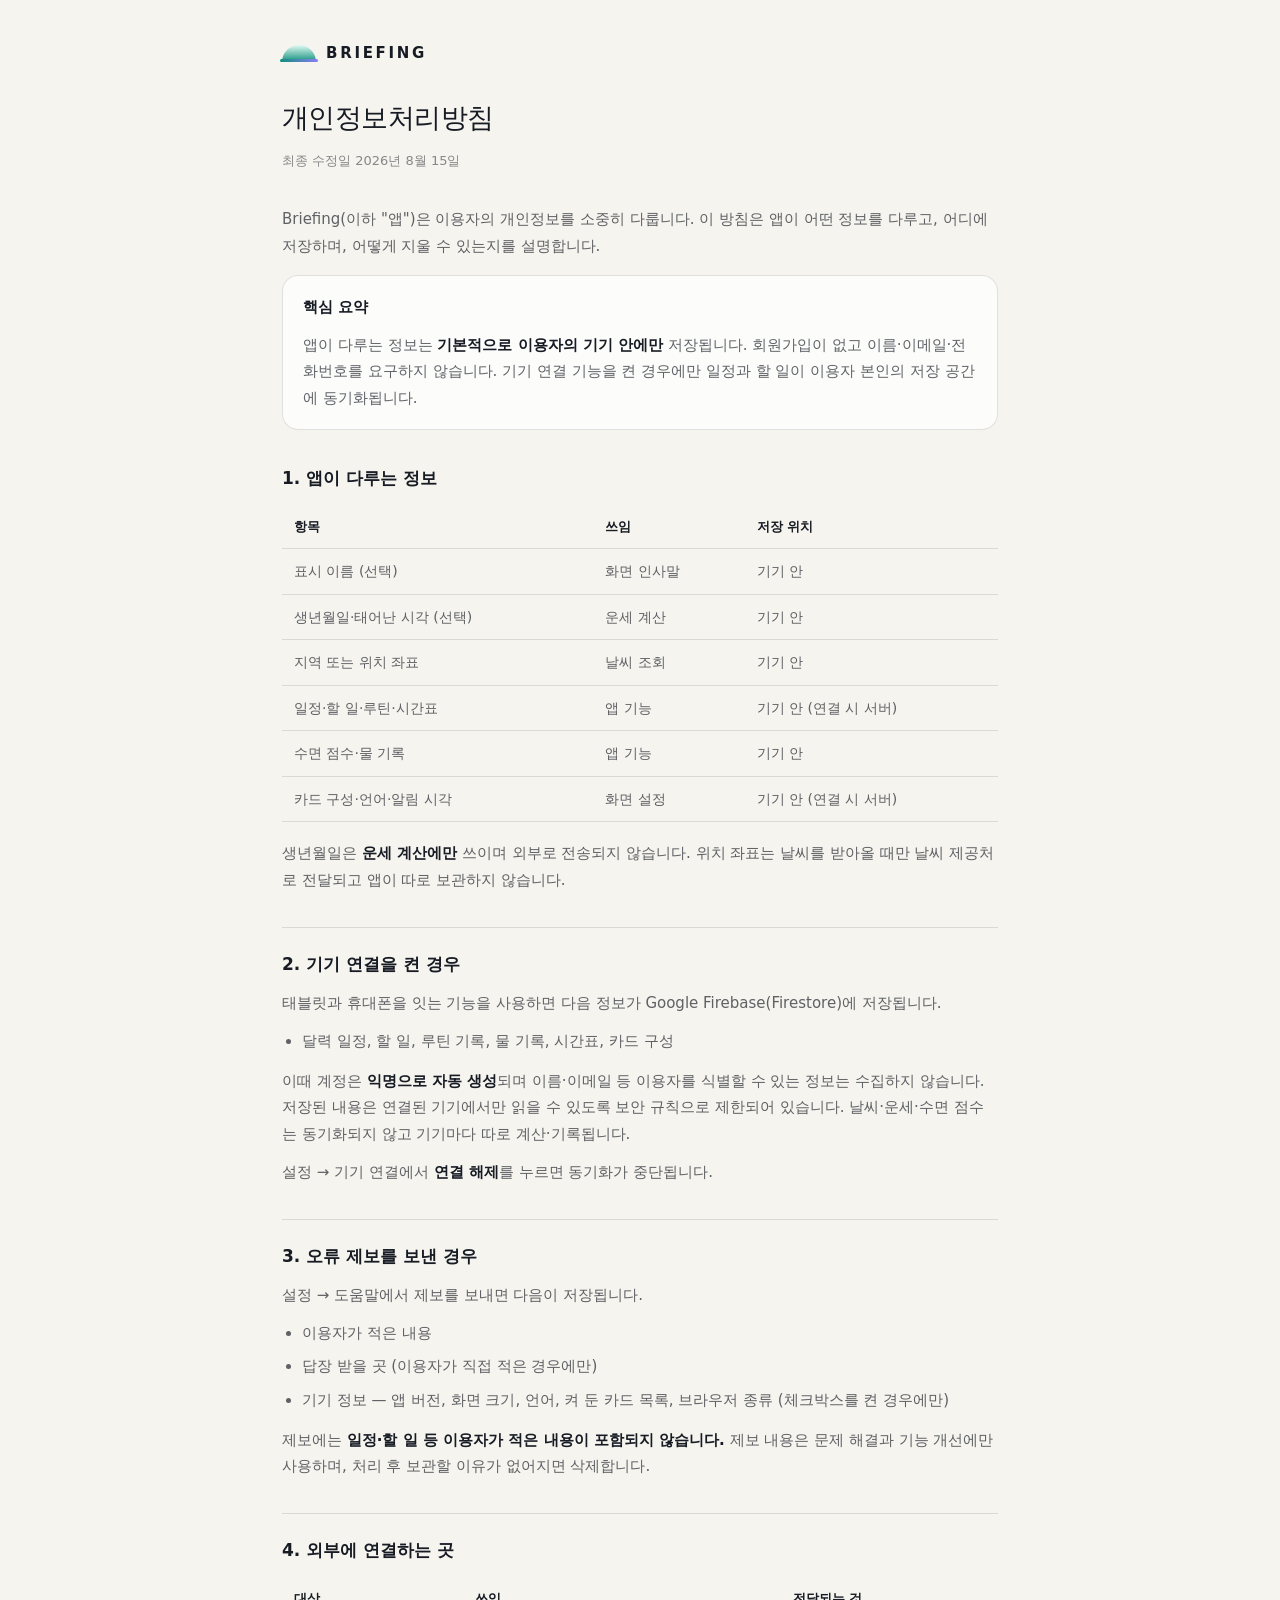
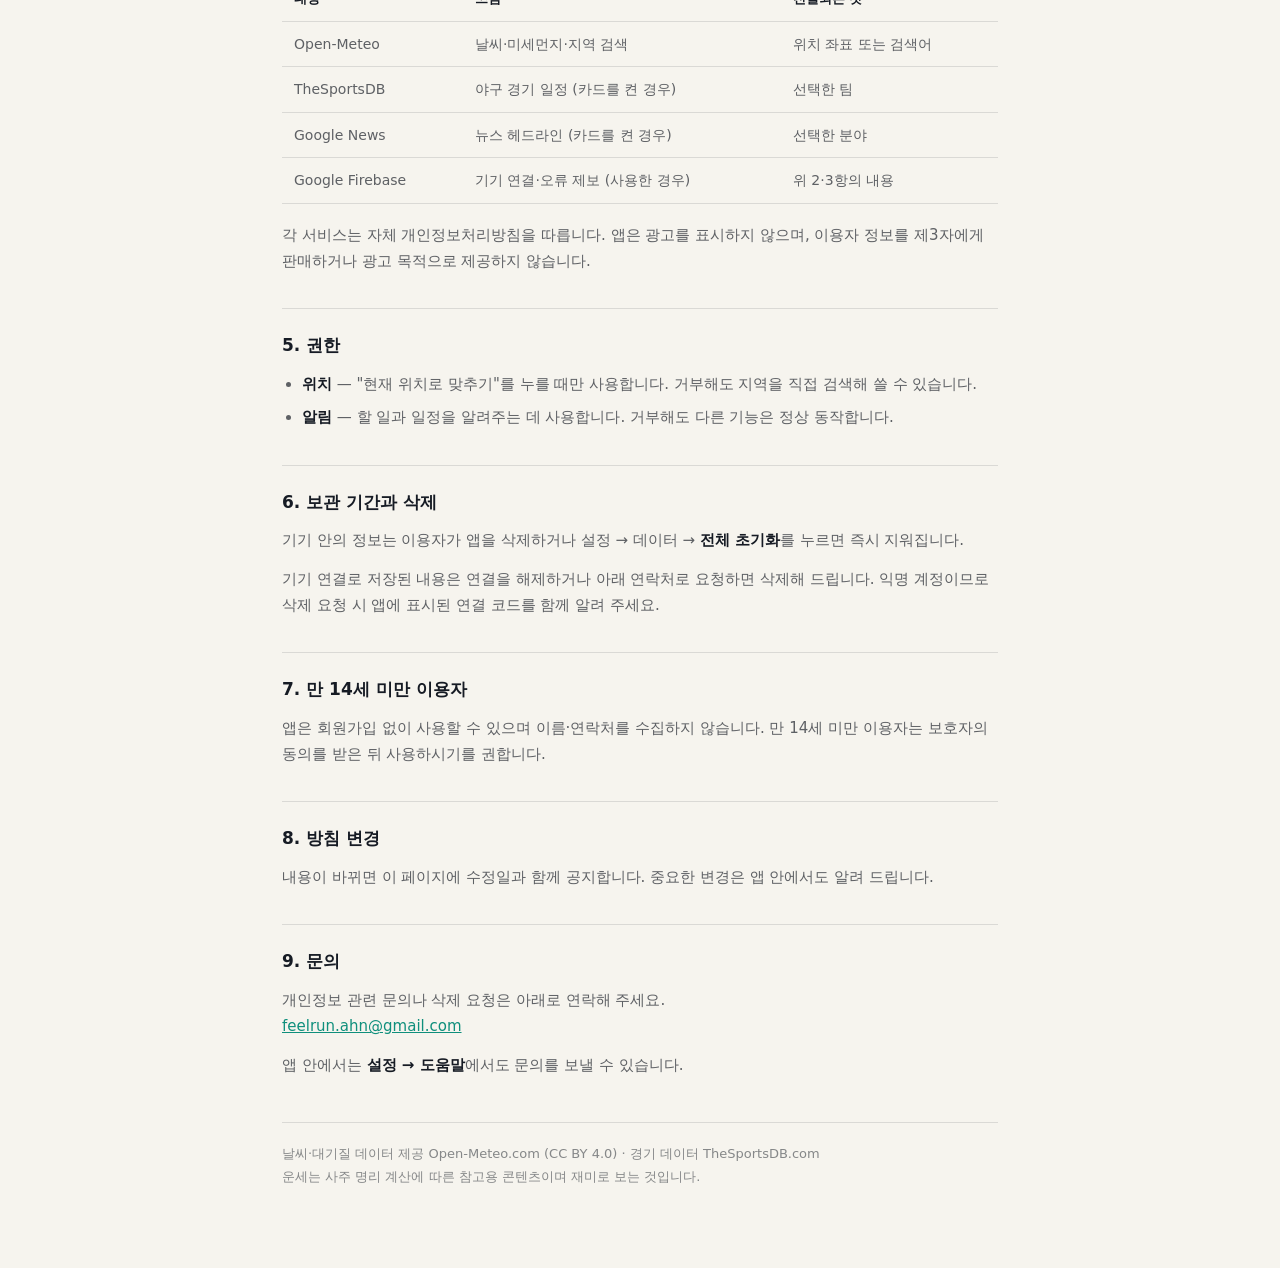
==== privacy.html @ 86767e9f "Add files via upload" ====
<!DOCTYPE html>
<html lang="ko">
<head>
<meta charset="utf-8">
<meta name="viewport" content="width=device-width, initial-scale=1">
<title>Briefing 개인정보처리방침</title>
<style>
:root{
  --bg:#f6f4ee; --tx:#161b24; --tx2:rgba(22,27,36,.68); --tx3:rgba(22,27,36,.5);
  --acc:#0f8f7c; --bd:rgba(22,27,36,.12); --card:rgba(255,255,255,.7);
}
@media (prefers-color-scheme: dark){
  :root{ --bg:#080a14; --tx:#e8ecf6; --tx2:rgba(232,236,246,.62); --tx3:rgba(232,236,246,.4);
         --acc:#6ee7d4; --bd:rgba(255,255,255,.12); --card:rgba(255,255,255,.05); }
}
*{box-sizing:border-box;margin:0;padding:0}
body{background:var(--bg);color:var(--tx);
  font-family:'Space Grotesk',"Apple SD Gothic Neo","Noto Sans KR",system-ui,sans-serif;
  -webkit-font-smoothing:antialiased;line-height:1.75;
  max-width:760px;margin:0 auto;padding:40px 22px 80px}
.brand{display:flex;align-items:center;gap:10px;margin-bottom:28px}
.mark{width:34px;height:18px;position:relative}
.mark i{position:absolute;bottom:0;left:0;width:34px;height:17px;border-radius:34px 34px 0 0;
  background:linear-gradient(180deg,#e0faf3,var(--acc))}
.mark b{position:absolute;bottom:0;left:-2px;width:38px;height:3px;border-radius:3px;
  background:linear-gradient(90deg,var(--acc),#8b7cf6)}
.brand span{font-size:15px;letter-spacing:.18em;font-weight:600}
h1{font-size:27px;font-weight:500;letter-spacing:-.02em;margin-bottom:8px}
.upd{font-size:13px;color:var(--tx3);margin-bottom:34px}
h2{font-size:17px;font-weight:600;margin:34px 0 10px;padding-top:22px;border-top:1px solid var(--bd)}
h2:first-of-type{border-top:none;padding-top:0}
p{font-size:15px;color:var(--tx2);margin-bottom:12px}
ul{margin:0 0 14px 20px}
li{font-size:15px;color:var(--tx2);margin-bottom:7px}
b,strong{color:var(--tx);font-weight:600}
table{width:100%;border-collapse:collapse;margin:12px 0 18px;font-size:14px}
th,td{text-align:left;padding:10px 12px;border-bottom:1px solid var(--bd);color:var(--tx2)}
th{color:var(--tx);font-weight:600;font-size:13px}
.card{background:var(--card);border:1px solid var(--bd);border-radius:16px;padding:18px 20px;margin:16px 0}
.card p:last-child{margin-bottom:0}
a{color:var(--acc)}
.foot{margin-top:44px;padding-top:20px;border-top:1px solid var(--bd);font-size:13px;color:var(--tx3)}
</style>
</head>
<body>

<div class="brand"><span class="mark"><i></i><b></b></span><span>BRIEFING</span></div>

<h1>개인정보처리방침</h1>
<p class="upd">최종 수정일 2026년 8월 15일</p>

<p>Briefing(이하 "앱")은 이용자의 개인정보를 소중히 다룹니다.
이 방침은 앱이 어떤 정보를 다루고, 어디에 저장하며, 어떻게 지울 수 있는지를 설명합니다.</p>

<div class="card">
  <p><b>핵심 요약</b></p>
  <p>앱이 다루는 정보는 <b>기본적으로 이용자의 기기 안에만</b> 저장됩니다.
  회원가입이 없고 이름·이메일·전화번호를 요구하지 않습니다.
  기기 연결 기능을 켠 경우에만 일정과 할 일이 이용자 본인의 저장 공간에 동기화됩니다.</p>
</div>

<h2>1. 앱이 다루는 정보</h2>
<table>
  <tr><th>항목</th><th>쓰임</th><th>저장 위치</th></tr>
  <tr><td>표시 이름 (선택)</td><td>화면 인사말</td><td>기기 안</td></tr>
  <tr><td>생년월일·태어난 시각 (선택)</td><td>운세 계산</td><td>기기 안</td></tr>
  <tr><td>지역 또는 위치 좌표</td><td>날씨 조회</td><td>기기 안</td></tr>
  <tr><td>일정·할 일·루틴·시간표</td><td>앱 기능</td><td>기기 안 (연결 시 서버)</td></tr>
  <tr><td>수면 점수·물 기록</td><td>앱 기능</td><td>기기 안</td></tr>
  <tr><td>카드 구성·언어·알림 시각</td><td>화면 설정</td><td>기기 안 (연결 시 서버)</td></tr>
</table>
<p>생년월일은 <b>운세 계산에만</b> 쓰이며 외부로 전송되지 않습니다.
위치 좌표는 날씨를 받아올 때만 날씨 제공처로 전달되고 앱이 따로 보관하지 않습니다.</p>

<h2>2. 기기 연결을 켠 경우</h2>
<p>태블릿과 휴대폰을 잇는 기능을 사용하면 다음 정보가 Google Firebase(Firestore)에 저장됩니다.</p>
<ul>
  <li>달력 일정, 할 일, 루틴 기록, 물 기록, 시간표, 카드 구성</li>
</ul>
<p>이때 계정은 <b>익명으로 자동 생성</b>되며 이름·이메일 등 이용자를 식별할 수 있는 정보는 수집하지 않습니다.
저장된 내용은 연결된 기기에서만 읽을 수 있도록 보안 규칙으로 제한되어 있습니다.
날씨·운세·수면 점수는 동기화되지 않고 기기마다 따로 계산·기록됩니다.</p>
<p>설정 → 기기 연결에서 <b>연결 해제</b>를 누르면 동기화가 중단됩니다.</p>

<h2>3. 오류 제보를 보낸 경우</h2>
<p>설정 → 도움말에서 제보를 보내면 다음이 저장됩니다.</p>
<ul>
  <li>이용자가 적은 내용</li>
  <li>답장 받을 곳 (이용자가 직접 적은 경우에만)</li>
  <li>기기 정보 — 앱 버전, 화면 크기, 언어, 켜 둔 카드 목록, 브라우저 종류 (체크박스를 켠 경우에만)</li>
</ul>
<p>제보에는 <b>일정·할 일 등 이용자가 적은 내용이 포함되지 않습니다.</b>
제보 내용은 문제 해결과 기능 개선에만 사용하며, 처리 후 보관할 이유가 없어지면 삭제합니다.</p>

<h2>4. 외부에 연결하는 곳</h2>
<table>
  <tr><th>대상</th><th>쓰임</th><th>전달되는 것</th></tr>
  <tr><td>Open-Meteo</td><td>날씨·미세먼지·지역 검색</td><td>위치 좌표 또는 검색어</td></tr>
  <tr><td>TheSportsDB</td><td>야구 경기 일정 (카드를 켠 경우)</td><td>선택한 팀</td></tr>
  <tr><td>Google News</td><td>뉴스 헤드라인 (카드를 켠 경우)</td><td>선택한 분야</td></tr>
  <tr><td>Google Firebase</td><td>기기 연결·오류 제보 (사용한 경우)</td><td>위 2·3항의 내용</td></tr>
</table>
<p>각 서비스는 자체 개인정보처리방침을 따릅니다. 앱은 광고를 표시하지 않으며,
이용자 정보를 제3자에게 판매하거나 광고 목적으로 제공하지 않습니다.</p>

<h2>5. 권한</h2>
<ul>
  <li><b>위치</b> — "현재 위치로 맞추기"를 누를 때만 사용합니다. 거부해도 지역을 직접 검색해 쓸 수 있습니다.</li>
  <li><b>알림</b> — 할 일과 일정을 알려주는 데 사용합니다. 거부해도 다른 기능은 정상 동작합니다.</li>
</ul>

<h2>6. 보관 기간과 삭제</h2>
<p>기기 안의 정보는 이용자가 앱을 삭제하거나 설정 → 데이터 → <b>전체 초기화</b>를 누르면 즉시 지워집니다.</p>
<p>기기 연결로 저장된 내용은 연결을 해제하거나 아래 연락처로 요청하면 삭제해 드립니다.
익명 계정이므로 삭제 요청 시 앱에 표시된 연결 코드를 함께 알려 주세요.</p>

<h2>7. 만 14세 미만 이용자</h2>
<p>앱은 회원가입 없이 사용할 수 있으며 이름·연락처를 수집하지 않습니다.
만 14세 미만 이용자는 보호자의 동의를 받은 뒤 사용하시기를 권합니다.</p>

<h2>8. 방침 변경</h2>
<p>내용이 바뀌면 이 페이지에 수정일과 함께 공지합니다.
중요한 변경은 앱 안에서도 알려 드립니다.</p>

<h2>9. 문의</h2>
<p>개인정보 관련 문의나 삭제 요청은 아래로 연락해 주세요.<br>
<a href="mailto:feelrun.ahn@gmail.com">feelrun.ahn@gmail.com</a></p>
<p>앱 안에서는 <b>설정 → 도움말</b>에서도 문의를 보낼 수 있습니다.</p>

<div class="foot">
  날씨·대기질 데이터 제공 Open-Meteo.com (CC BY 4.0) · 경기 데이터 TheSportsDB.com<br>
  운세는 사주 명리 계산에 따른 참고용 콘텐츠이며 재미로 보는 것입니다.
</div>

</body>
</html>
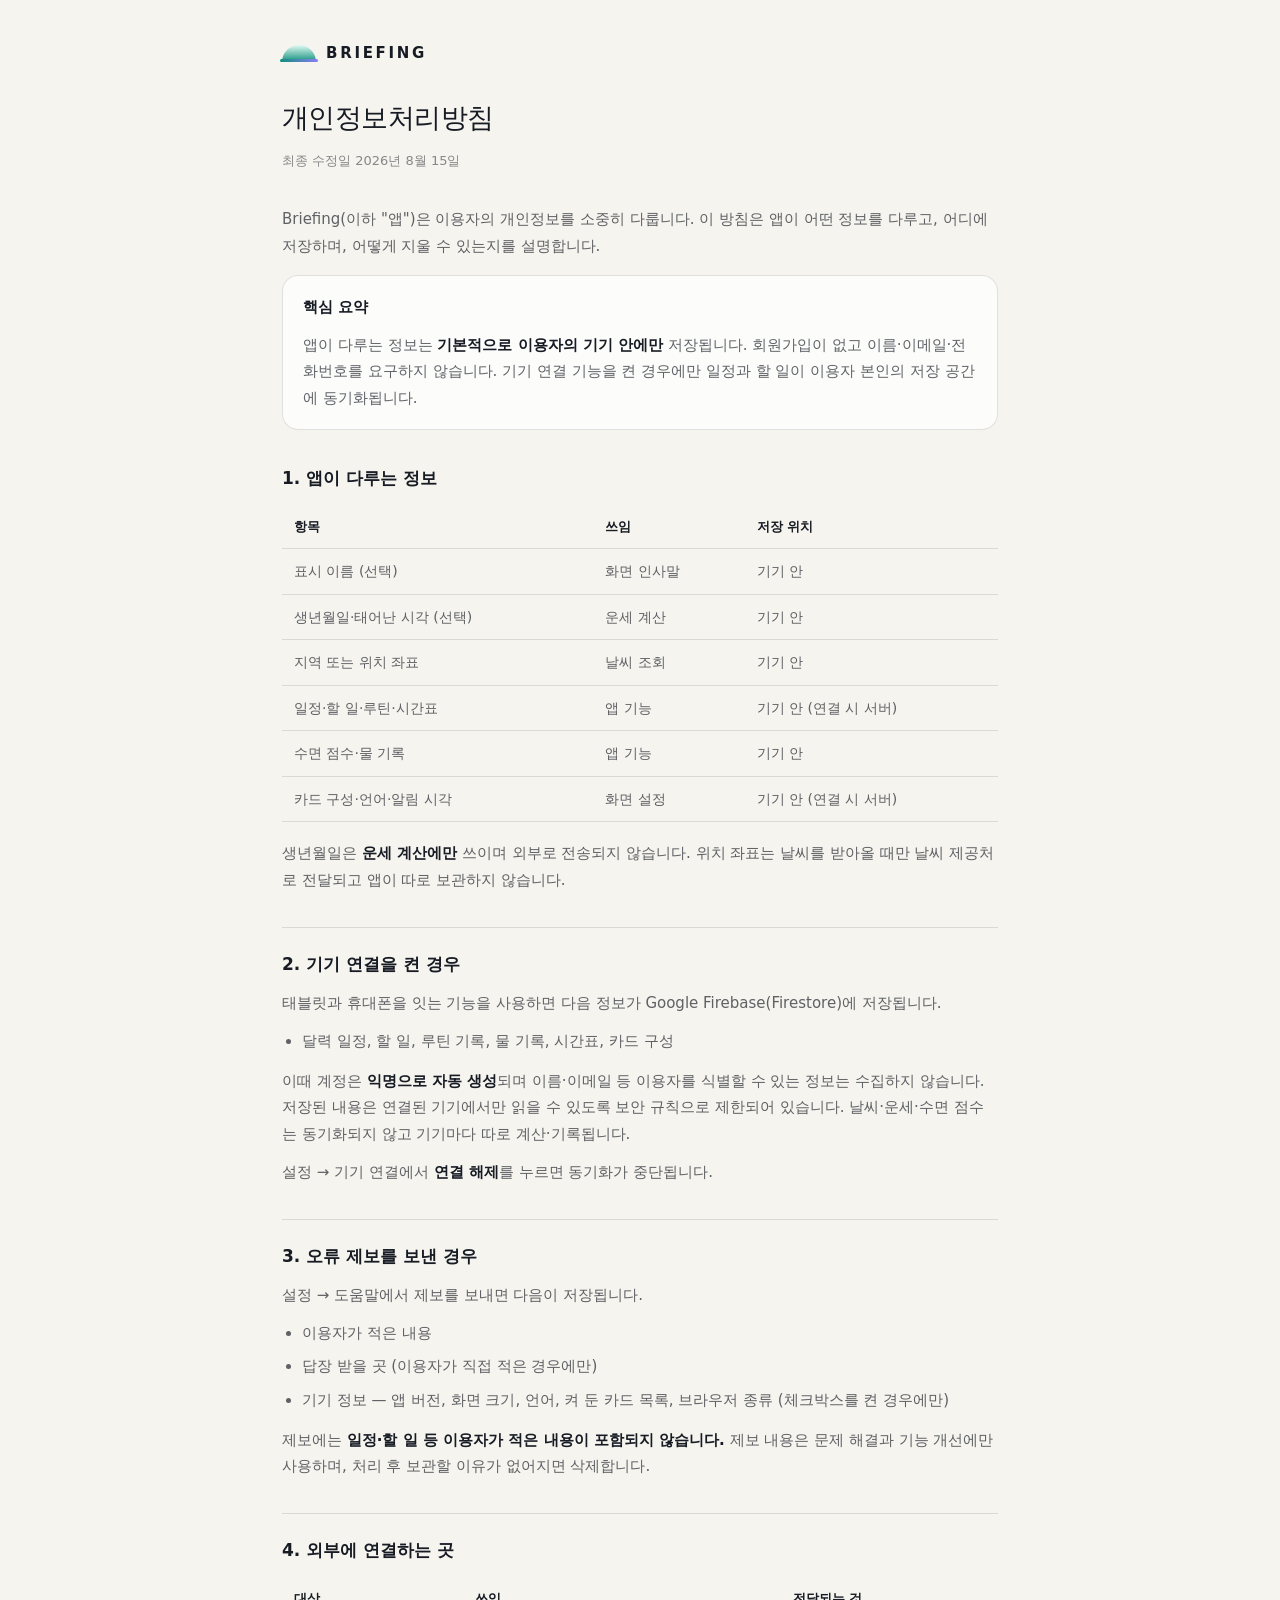
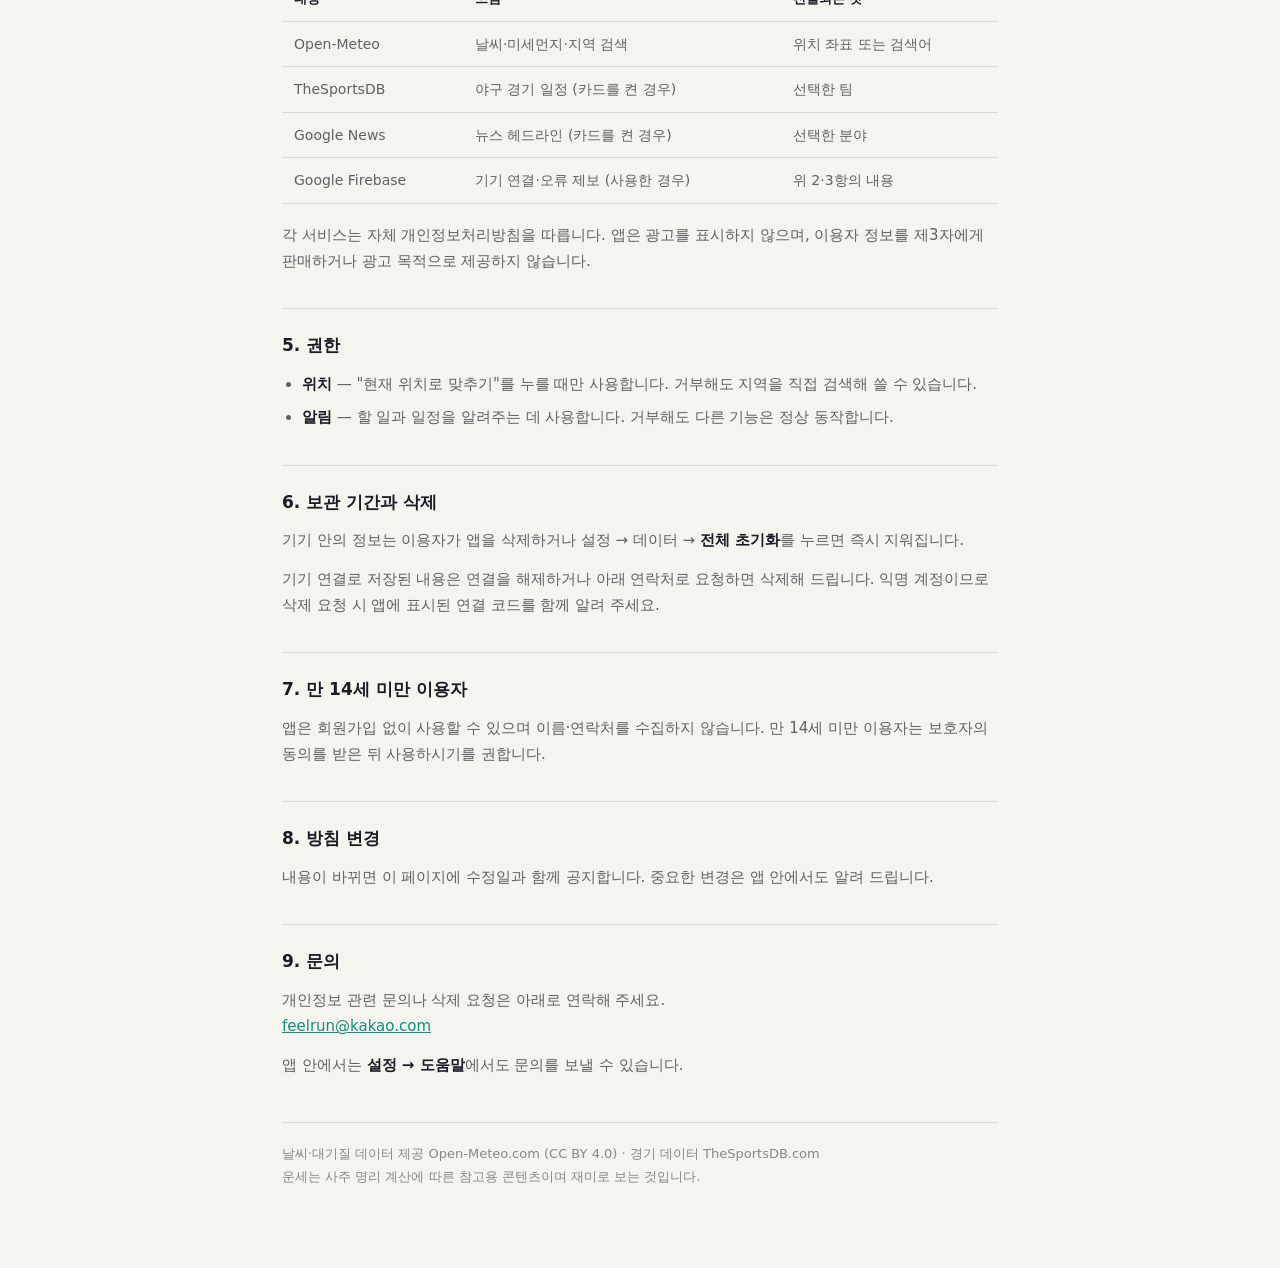
==== commit f7a578f6: "Add files via upload" ====
--- a/privacy.html
+++ b/privacy.html
@@ -124,7 +124,7 @@
 
 <h2>9. 문의</h2>
 <p>개인정보 관련 문의나 삭제 요청은 아래로 연락해 주세요.<br>
-<a href="mailto:feelrun.ahn@gmail.com">feelrun.ahn@gmail.com</a></p>
+<a href="mailto:feelrun@kakao.com">feelrun@kakao.com</a></p>
 <p>앱 안에서는 <b>설정 → 도움말</b>에서도 문의를 보낼 수 있습니다.</p>
 
 <div class="foot">
